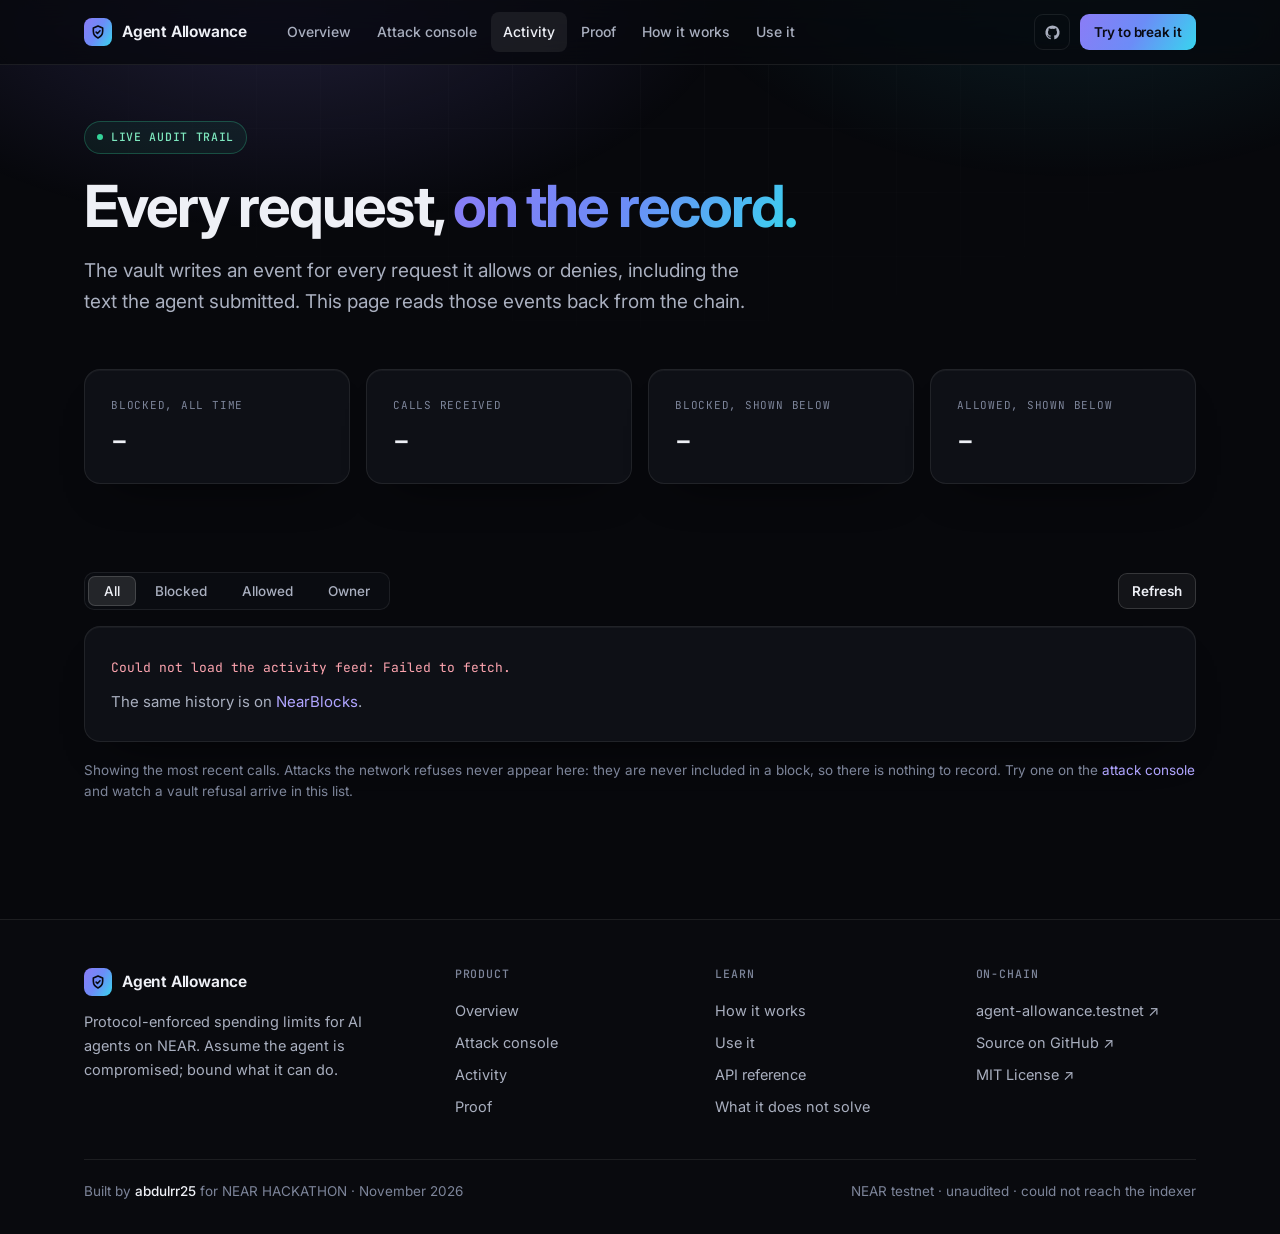
==== web/activity.html @ 08bea7af "Rebuild the site on a new design system, with activity and guide pages Six pages now share one templ" ====
<!doctype html>
<html lang="en"><head>
<meta charset="utf-8"><meta name="viewport" content="width=device-width,initial-scale=1">
<title>Activity — Agent Allowance</title>
<meta name="description" content="Every request the vault has received, newest first, decoded from each transaction's own receipts: who asked, for how much, to whom, and what the vault decided.">
<meta property="og:title" content="Activity — Agent Allowance">
<meta property="og:description" content="Every request the vault has received, newest first, decoded from each transaction's own receipts: who asked, for how much, to whom, and what the vault decided.">
<meta property="og:type" content="website">
<meta name="theme-color" content="#07080c">
<link rel="icon" href="data:image/svg+xml,%3Csvg xmlns='http://www.w3.org/2000/svg' viewBox='0 0 32 32'%3E%3Cdefs%3E%3ClinearGradient id='g' x1='0' y1='0' x2='1' y2='1'%3E%3Cstop offset='0' stop-color='%238b7cf6'/%3E%3Cstop offset='1' stop-color='%2338d5ee'/%3E%3C/linearGradient%3E%3C/defs%3E%3Crect width='32' height='32' rx='8' fill='url%28%23g%29'/%3E%3Cg transform='translate%284 4%29' fill='none' stroke='%230a0b14' stroke-width='2.4' stroke-linecap='round' stroke-linejoin='round'%3E%3Cpath d='M12 3l7 3v5c0 4.5-3 8.2-7 10-4-1.8-7-5.5-7-10V6l7-3z'/%3E%3Cpath d='M9.2 12.2l2 2 3.8-4'/%3E%3C/g%3E%3C/svg%3E">
<link rel="preconnect" href="https://fonts.googleapis.com">
<link rel="preconnect" href="https://fonts.gstatic.com" crossorigin>
<link rel="stylesheet" href="https://fonts.googleapis.com/css2?family=Inter:wght@400;500;600;700&amp;family=JetBrains+Mono:wght@400;500;700&amp;display=swap">
<link rel="stylesheet" href="assets/app.css?v=8">
</head><body>
<header class="nav"><div class="nav-in">
  <a class="brand" href="index.html"><span class="mark"><svg viewBox="0 0 24 24" fill="none" stroke="currentColor" stroke-width="2.4" stroke-linecap="round" stroke-linejoin="round" aria-hidden="true"><path d="M12 3l7 3v5c0 4.5-3 8.2-7 10-4-1.8-7-5.5-7-10V6l7-3z"/><path d="M9.2 12.2l2 2 3.8-4"/></svg></span>Agent Allowance</a>
  <nav class="nav-links" id="navlinks" aria-label="Primary">
    <a href="index.html">Overview</a><a href="attack.html">Attack console</a><a href="activity.html">Activity</a><a href="proof.html">Proof</a><a href="flow.html">How it works</a><a href="docs.html">Use it</a>
  </nav>
  <div class="nav-cta">
    <a class="iconlink" href="https://github.com/abdulrr25/Agent_Allowance" target="_blank" rel="noopener" aria-label="Source on GitHub"><svg viewBox="0 0 24 24" fill="currentColor" aria-hidden="true"><path d="M12 2a10 10 0 00-3.16 19.49c.5.09.68-.22.68-.48v-1.7c-2.78.6-3.37-1.34-3.37-1.34-.46-1.16-1.11-1.47-1.11-1.47-.91-.62.07-.6.07-.6 1 .07 1.53 1.03 1.53 1.03.9 1.52 2.34 1.08 2.91.83.09-.65.35-1.09.63-1.34-2.22-.25-4.56-1.11-4.56-4.94 0-1.09.39-1.98 1.03-2.68-.1-.25-.45-1.27.1-2.64 0 0 .84-.27 2.75 1.02a9.6 9.6 0 015 0c1.91-1.29 2.75-1.02 2.75-1.02.55 1.37.2 2.39.1 2.64.64.7 1.03 1.59 1.03 2.68 0 3.84-2.34 4.68-4.57 4.93.36.31.68.92.68 1.85v2.74c0 .27.18.58.69.48A10 10 0 0012 2z"/></svg></a>
    <a class="btn sm" href="attack.html">Try to break it</a>
    <button class="menu" id="navmenu" type="button" aria-expanded="false" aria-controls="navlinks" aria-label="Menu"><svg viewBox="0 0 24 24" fill="none" stroke="currentColor" stroke-width="2" stroke-linecap="round" stroke-linejoin="round" aria-hidden="true"><path d="M4 7h16M4 12h16M4 17h16"/></svg></button>
  </div>
</div></header>

<main id="main"><div class="shell">
  <div class="hero tight">
    <span class="badge live"><span class="dot"></span>Live audit trail</span>
    <h1>Every request, <span class="grad">on the record.</span></h1>
    <p class="lede">The vault writes an event for every request it allows or denies, including
      the text the agent submitted. This page reads those events back from the chain.</p>
  </div>
  <section>
    <div class="grid g4" id="counts">
      <div class="glass pad stat"><div class="label">Blocked, all time</div><div class="val" id="c-denied">–</div></div>
      <div class="glass pad stat"><div class="label">Calls received</div><div class="val" id="c-total">–</div></div>
      <div class="glass pad stat"><div class="label">Blocked, shown below</div><div class="val" id="c-d">–</div></div>
      <div class="glass pad stat"><div class="label">Allowed, shown below</div><div class="val" id="c-a">–</div></div>
    </div>
  </section>
  <section>
    <div class="toolbar">
      <div class="seg" id="filter" role="group" aria-label="Filter">
        <button type="button" data-f="all" class="sel">All</button>
        <button type="button" data-f="d">Blocked</button>
        <button type="button" data-f="a">Allowed</button>
        <button type="button" data-f="n">Owner</button>
      </div>
      <button class="btn ghost sm" id="refresh" type="button">Refresh</button>
    </div>
    <div class="feed" id="feed" aria-live="polite">
      <div class="glass pad"><div class="skel" style="height:54px"></div></div>
      <div class="glass pad"><div class="skel" style="height:54px"></div></div>
      <div class="glass pad"><div class="skel" style="height:54px"></div></div>
    </div>
    <p class="small" style="margin-top:18px">Showing the most recent calls. Attacks the network
      refuses never appear here: they are never included in a block, so there is nothing to
      record. Try one on the <a href="attack.html">attack console</a> and watch a vault refusal
      arrive in this list.</p>
  </section>
</div></main>
<footer><div class="shell">
  <div class="foot">
    <div>
      <a class="brand" href="index.html"><span class="mark"><svg viewBox="0 0 24 24" fill="none" stroke="currentColor" stroke-width="2.4" stroke-linecap="round" stroke-linejoin="round" aria-hidden="true"><path d="M12 3l7 3v5c0 4.5-3 8.2-7 10-4-1.8-7-5.5-7-10V6l7-3z"/><path d="M9.2 12.2l2 2 3.8-4"/></svg></span>Agent Allowance</a>
      <p class="blurb">Protocol-enforced spending limits for AI agents on NEAR. Assume the agent
      is compromised; bound what it can do.</p>
    </div>
    <div><h4>Product</h4>
      <a href="index.html">Overview</a><a href="attack.html">Attack console</a>
      <a href="activity.html">Activity</a><a href="proof.html">Proof</a></div>
    <div><h4>Learn</h4>
      <a href="flow.html">How it works</a><a href="docs.html">Use it</a>
      <a href="docs.html#api">API reference</a><a href="docs.html#limits">What it does not solve</a></div>
    <div><h4>On-chain</h4>
      <a href="https://testnet.nearblocks.io/address/agent-allowance.testnet" target="_blank" rel="noopener">agent-allowance.testnet ↗</a>
      <a href="https://github.com/abdulrr25/Agent_Allowance" target="_blank" rel="noopener">Source on GitHub ↗</a>
      <a href="https://github.com/abdulrr25/Agent_Allowance/blob/main/LICENSE" target="_blank" rel="noopener">MIT License ↗</a></div>
  </div>
  <div class="legal">
    <span class="by">Built by <a href="https://github.com/abdulrr25" target="_blank" rel="noopener">abdulrr25</a>
      for NEAR HACKATHON · November 2026</span>
    <span>NEAR testnet · unaudited · <span id="updated">reading chain…</span></span>
  </div>
</div></footer>
<script src="assets/app.js?v=5"></script>
<script>
let rows = [], filter = "all";
const feed = document.getElementById("feed");
function paint() {
  feed.innerHTML = renderActivity(rows, filter);
  document.getElementById("c-d").textContent = rows.filter(r => r.kind === "d").length;
  document.getElementById("c-a").textContent = rows.filter(r => r.kind === "a").length;
}
async function refresh() {
  const btn = document.getElementById("refresh");
  btn.disabled = true;
  try {
    const [act, dash] = await Promise.all([loadActivity(40), view("dashboard")]);
    rows = act.rows;
    document.getElementById("c-total").textContent = act.total;
    document.getElementById("c-denied").textContent = dash.total_denied;
    paint(); stamp();
  } catch (e) {
    if (!rows.length) feed.innerHTML =
      `<div class="glass pad"><span class="err">Could not load the activity feed: ${esc(e.message)}.</span>
       <p class="muted" style="margin-top:10px">The same history is on
       <a target="_blank" rel="noopener" href="https://testnet.nearblocks.io/address/agent-allowance.testnet">NearBlocks</a>.</p></div>`;
    stamp("could not reach the indexer");
  } finally { btn.disabled = false; }
}
document.getElementById("filter").onclick = e => {
  const b = e.target.closest("button[data-f]"); if (!b) return;
  filter = b.dataset.f;
  [...document.querySelectorAll("#filter button")].forEach(x => x.classList.toggle("sel", x === b));
  paint();
};
document.getElementById("refresh").onclick = refresh;
refresh(); setInterval(refresh, 30000);
</script>
</body></html>
---- web/assets/app.css ----
/* ===========================================================
   Agent Allowance — design system

   One accent pair carries meaning everywhere: violet is the
   protocol gate, cyan is the contract gate, and the brand
   gradient is those two in that order. Green and red are
   reserved for verdicts. Amber marks the published key.
   =========================================================== */
:root{
  --bg:#07080c; --surface:#0e1016; --surface-2:#13161e; --inset:#0a0c11;
  --line:rgba(255,255,255,.08); --line-2:rgba(255,255,255,.15);
  --text:#eef0f6; --dim:#a9afbf; --faint:#7d859a;
  --violet:#8b7cf6; --violet-2:#b0a5ff; --cyan:#38d5ee; --cyan-2:#86e6f6;
  --allow:#34d399; --allow-2:#7ee8bf; --deny:#fb7185; --deny-2:#fda4af; --warn:#fbbf24;
  --grad:linear-gradient(120deg,#8b7cf6 0%,#6c8cf7 50%,#38d5ee 100%);
  --sans:"Inter",-apple-system,BlinkMacSystemFont,"Segoe UI",Roboto,"Helvetica Neue",sans-serif;
  --mono:"JetBrains Mono",ui-monospace,"SF Mono",SFMono-Regular,Menlo,Consolas,monospace;
  --r:16px; --rs:10px; --w:1160px;
  --card-shadow:inset 0 1px 0 rgba(255,255,255,.045),0 24px 48px -32px rgba(0,0,0,.9);
}
*,*::before,*::after{box-sizing:border-box}
html{-webkit-text-size-adjust:100%;scroll-behavior:smooth;scroll-padding-top:84px}
body{margin:0;background:var(--bg);color:var(--text);font:16px/1.65 var(--sans);
  -webkit-font-smoothing:antialiased;-moz-osx-font-smoothing:grayscale;
  overflow-x:hidden;min-height:100vh;display:flex;flex-direction:column}
main{flex:1}
body::before{content:"";position:fixed;inset:0 0 auto 0;height:720px;z-index:-2;
  pointer-events:none;
  background:
    radial-gradient(680px 380px at 22% -4%,rgba(139,124,246,.20),transparent 68%),
    radial-gradient(620px 360px at 84% -8%,rgba(56,213,238,.12),transparent 66%)}
body::after{content:"";position:fixed;inset:0;z-index:-1;pointer-events:none;
  background-image:linear-gradient(rgba(255,255,255,.022) 1px,transparent 1px),
                   linear-gradient(90deg,rgba(255,255,255,.022) 1px,transparent 1px);
  background-size:64px 64px;
  mask-image:radial-gradient(1000px 560px at 50% 0%,#000,transparent 78%);
  -webkit-mask-image:radial-gradient(1000px 560px at 50% 0%,#000,transparent 78%)}
::selection{background:rgba(139,124,246,.38);color:#fff}
a{color:var(--violet-2);text-decoration:none}
a:hover{text-decoration:underline;text-underline-offset:3px}
:focus-visible{outline:2px solid var(--violet-2);outline-offset:2px;border-radius:6px}
button{font-family:inherit}
img,svg{max-width:100%}
[hidden]{display:none!important}
.shell{width:100%;max-width:var(--w);margin:0 auto;padding:0 24px}
.sr{position:absolute;width:1px;height:1px;overflow:hidden;clip:rect(0 0 0 0);white-space:nowrap}

/* ---------- navigation ---------- */
.nav{position:sticky;top:0;z-index:50;background:rgba(7,8,12,.78);
  backdrop-filter:saturate(160%) blur(16px);-webkit-backdrop-filter:saturate(160%) blur(16px);
  border-bottom:1px solid var(--line)}
.nav-in{max-width:var(--w);margin:0 auto;padding:0 24px;height:64px;display:flex;
  align-items:center;gap:28px}
.brand{display:flex;align-items:center;gap:10px;font-weight:650;font-size:15.5px;
  letter-spacing:-.2px;color:var(--text);white-space:nowrap}
.brand:hover{text-decoration:none}
.mark{width:28px;height:28px;border-radius:8px;background:var(--grad);display:grid;
  place-items:center;color:#090a12;flex:none}
.mark svg{width:16px;height:16px;display:block}
.nav-links{display:flex;gap:2px;margin-right:auto}
.nav-links a{padding:8px 12px;border-radius:8px;font-size:14px;color:var(--dim);
  font-weight:500;transition:color .15s,background .15s;white-space:nowrap}
.nav-links a:hover{color:var(--text);background:rgba(255,255,255,.05);text-decoration:none}
.nav-links a.on{color:var(--text);background:rgba(255,255,255,.07)}
.nav-cta{display:flex;align-items:center;gap:10px;margin-left:auto}
.iconlink{width:36px;height:36px;display:grid;place-items:center;border-radius:9px;
  color:var(--dim);border:1px solid var(--line);transition:.15s}
.iconlink:hover{color:var(--text);border-color:var(--line-2)}
.iconlink svg{width:17px;height:17px}
.menu{display:none;width:36px;height:36px;border-radius:9px;background:none;
  border:1px solid var(--line);color:var(--text);cursor:pointer;place-items:center}
.menu svg{width:18px;height:18px}

/* ---------- type ---------- */
h1,h2,h3,h4{margin:0;font-weight:700;letter-spacing:-.025em;line-height:1.12;text-wrap:balance}
h1{font-size:clamp(36px,5.2vw,58px);letter-spacing:-.035em;line-height:1.04}
h2{font-size:clamp(26px,3.2vw,36px)}
h3{font-size:18px;letter-spacing:-.015em;line-height:1.3}
p{margin:0}
.nb{white-space:nowrap}
.grad{background:var(--grad);-webkit-background-clip:text;background-clip:text;color:transparent}
.lede{text-wrap:pretty;color:var(--dim);font-size:clamp(16.5px,1.6vw,19px);line-height:1.6;max-width:56ch}
.muted{color:var(--dim);font-size:15px;line-height:1.7}
.small{font-size:13.5px;color:var(--faint);line-height:1.6}
.eyebrow{font-family:var(--mono);font-size:12px;font-weight:500;letter-spacing:.08em;
  text-transform:uppercase;color:var(--violet-2);margin-bottom:14px;display:block}
.sec{font-family:var(--mono);font-size:11.5px;letter-spacing:.09em;text-transform:uppercase;
  color:var(--faint);font-weight:500;margin:0 0 16px;display:flex;align-items:center;gap:12px}
.sec::after{content:"";flex:1;height:1px;background:linear-gradient(90deg,var(--line),transparent)}
code,kbd{font-family:var(--mono);font-size:.86em;background:rgba(255,255,255,.06);
  border:1px solid var(--line);padding:1px 6px;border-radius:6px;color:var(--violet-2)}

/* ---------- sections ---------- */
section{padding:44px 0}
.section-lg{padding:72px 0}
.head{max-width:720px;margin-bottom:36px}
.head h2+p{margin-top:14px}
.head.center{margin-left:auto;margin-right:auto;text-align:center}
.head.center .lede{margin-left:auto;margin-right:auto}
.hero{padding:76px 0 40px}
.hero.tight{padding:56px 0 8px}
.hero h1+.lede{margin-top:20px}
.hero-grid{display:grid;grid-template-columns:minmax(0,1.02fr) minmax(0,.98fr);gap:56px;
  align-items:center}
.band{border-top:1px solid var(--line);border-bottom:1px solid var(--line);
  background:linear-gradient(180deg,rgba(255,255,255,.018),transparent)}

/* ---------- badges, pills, tags ---------- */
.badge{display:inline-flex;align-items:center;gap:8px;font-family:var(--mono);
  font-size:11.5px;letter-spacing:.06em;text-transform:uppercase;font-weight:500;
  padding:6px 12px;border-radius:999px;background:rgba(255,255,255,.04);
  border:1px solid var(--line);color:var(--dim);margin-bottom:22px}
.badge.live{color:var(--allow-2);border-color:rgba(52,211,153,.28);background:rgba(52,211,153,.07)}
.dot{width:6px;height:6px;border-radius:50%;background:var(--allow);
  box-shadow:0 0 0 0 rgba(52,211,153,.6);animation:pulse 2.4s infinite}
@keyframes pulse{70%{box-shadow:0 0 0 7px rgba(52,211,153,0)}100%{box-shadow:0 0 0 0 rgba(52,211,153,0)}}
.pill,.tag{display:inline-flex;align-items:center;font-family:var(--mono);font-size:11px;
  font-weight:500;letter-spacing:.05em;text-transform:uppercase;padding:4px 10px;
  border-radius:999px;white-space:nowrap}
.pill.ok,.tag.a{background:rgba(52,211,153,.12);color:var(--allow-2);
  box-shadow:inset 0 0 0 1px rgba(52,211,153,.24)}
.pill.no,.tag.d{background:rgba(251,113,133,.12);color:var(--deny-2);
  box-shadow:inset 0 0 0 1px rgba(251,113,133,.26)}
.tag.n{background:rgba(255,255,255,.06);color:var(--dim);box-shadow:inset 0 0 0 1px var(--line)}
.chips{display:flex;gap:8px;flex-wrap:wrap;margin-top:28px}
.chip{font-size:13px;color:var(--dim);background:rgba(255,255,255,.035);
  border:1px solid var(--line);padding:6px 12px;border-radius:999px}
.chip b{color:var(--text);font-weight:600}

/* ---------- surfaces ---------- */
.glass,.card{background:var(--surface);border:1px solid var(--line);border-radius:var(--r);
  box-shadow:var(--card-shadow);transition:border-color .2s}
.glass:hover,.card:hover{border-color:var(--line-2)}
.pad{padding:26px}
.grid{display:grid;gap:16px}
.g2{grid-template-columns:repeat(2,minmax(0,1fr))}
.g3{grid-template-columns:repeat(3,minmax(0,1fr))}
.g4{grid-template-columns:repeat(4,minmax(0,1fr))}
.card h3+p,.glass h3+p,.glass h2+p{margin-top:10px}
.ico{width:38px;height:38px;border-radius:10px;display:grid;place-items:center;
  margin-bottom:18px;background:rgba(139,124,246,.12);color:var(--violet-2);
  box-shadow:inset 0 0 0 1px rgba(139,124,246,.24)}
.ico.c{background:rgba(56,213,238,.1);color:var(--cyan-2);box-shadow:inset 0 0 0 1px rgba(56,213,238,.22)}
.ico svg{width:19px;height:19px}

.stat .label{font-family:var(--mono);font-size:11px;letter-spacing:.07em;
  text-transform:uppercase;color:var(--faint);margin-bottom:12px}
.stat .val{font-family:var(--mono);font-size:28px;font-weight:500;letter-spacing:-.04em;line-height:1.1}
.stat .val .u{font-size:13px;color:var(--faint);margin-left:6px;letter-spacing:0}
.stat .val.sm{font-size:15px;letter-spacing:0}
.skel{height:30px;border-radius:8px;
  background:linear-gradient(90deg,rgba(255,255,255,.04),rgba(255,255,255,.09),rgba(255,255,255,.04));
  background-size:200% 100%;animation:sh 1.4s infinite}
@keyframes sh{0%{background-position:200% 0}100%{background-position:-200% 0}}

/* ---------- buttons ---------- */
.btn{display:inline-flex;align-items:center;justify-content:center;gap:8px;height:46px;
  padding:0 20px;border-radius:11px;border:0;cursor:pointer;font-size:15px;font-weight:600;
  letter-spacing:-.005em;text-decoration:none;white-space:nowrap;
  background:var(--grad);color:#0a0b14;transition:transform .15s,box-shadow .15s,filter .15s;
  box-shadow:0 10px 28px -14px rgba(139,124,246,.9)}
.btn svg{width:16px;height:16px;flex:none}
.btn:hover{transform:translateY(-1px);text-decoration:none;filter:brightness(1.07)}
.btn:active{transform:translateY(0)}
.btn.sm{height:36px;padding:0 14px;font-size:13.5px;border-radius:9px;box-shadow:none}
.btn.ghost{background:rgba(255,255,255,.05);color:var(--text);box-shadow:inset 0 0 0 1px var(--line-2)}
.btn.ghost:hover{background:rgba(255,255,255,.09);filter:none}
.btn.danger{background:linear-gradient(120deg,#f43f5e,#fb7185);color:#19040a;
  box-shadow:0 10px 28px -14px rgba(244,63,94,.9)}
.btn.good{background:linear-gradient(120deg,#10b981,#34d399);color:#02150f;
  box-shadow:0 10px 28px -14px rgba(16,185,129,.9)}
.btn:disabled{opacity:.45;cursor:not-allowed;transform:none;box-shadow:none;filter:none}
.btn-row{display:flex;gap:12px;flex-wrap:wrap}
.hero .btn-row{margin-top:32px}

/* ---------- forms ---------- */
label{display:block;font-size:13px;color:var(--dim);margin:0 0 8px;font-weight:500}
input,textarea,select{width:100%;background:var(--inset);color:var(--text);
  border:1px solid var(--line);border-radius:var(--rs);padding:11px 13px;
  font-family:var(--mono);font-size:13.5px;resize:vertical;transition:.15s}
input:focus,textarea:focus,select:focus{outline:none;border-color:rgba(139,124,246,.7);
  box-shadow:0 0 0 3px rgba(139,124,246,.16)}
.field{margin-bottom:16px}
.two{display:grid;grid-template-columns:minmax(0,1fr) minmax(0,1fr);gap:14px}
.seg{display:inline-flex;background:var(--inset);border:1px solid var(--line);
  border-radius:var(--rs);padding:3px;gap:3px;margin-bottom:18px}
.seg button{background:none;border:0;color:var(--dim);font-size:13.5px;font-weight:500;
  padding:7px 16px;border-radius:7px;cursor:pointer;transition:.15s}
.seg button:hover{color:var(--text)}
.seg button.sel{background:rgba(255,255,255,.1);color:var(--text);
  box-shadow:inset 0 0 0 1px var(--line-2)}

/* ---------- code, events, terminals ---------- */
.ev,.term,pre.code{font-family:var(--mono);font-size:12.5px;line-height:1.85;
  background:var(--inset);border:1px solid var(--line);border-radius:12px;padding:16px 18px;
  color:var(--dim);margin:0}
.ev{white-space:pre-wrap;overflow-wrap:anywhere;margin-top:14px}
.term,pre.code{white-space:pre;overflow-x:auto}
.ev .k,.term .k{color:var(--violet-2)}
.ev .deny{color:var(--deny-2);font-weight:500}
.ev .allow{color:var(--allow-2);font-weight:500}
.ev .memo{color:var(--warn)}
.term .p{color:var(--allow-2)}.term .c{color:var(--text)}
.term .l1{color:var(--violet-2)}.term .l2{color:var(--cyan-2)}
.codewrap{position:relative}
.codewrap .copy{position:absolute;top:10px;right:10px}
.copy{background:rgba(255,255,255,.06);border:1px solid var(--line);color:var(--dim);
  font-size:11.5px;font-family:var(--mono);padding:5px 10px;border-radius:7px;cursor:pointer;
  transition:.15s}
.copy:hover{color:var(--text);border-color:var(--line-2)}
.verdict{display:inline-block;padding:5px 12px;border-radius:8px;font-size:12px;
  font-weight:500;letter-spacing:.08em;margin-bottom:12px;font-family:var(--mono)}
.verdict.d{background:rgba(251,113,133,.14);color:var(--deny-2);box-shadow:inset 0 0 0 1px rgba(251,113,133,.3)}
.verdict.a{background:rgba(52,211,153,.14);color:var(--allow-2);box-shadow:inset 0 0 0 1px rgba(52,211,153,.3)}
.spin{display:inline-block;width:11px;height:11px;border:2px solid var(--line-2);
  border-top-color:var(--violet-2);border-radius:50%;animation:spin .7s linear infinite;
  margin-right:8px;vertical-align:-1px}
@keyframes spin{to{transform:rotate(360deg)}}
.err{color:var(--deny-2);font-family:var(--mono);font-size:13px}

/* ---------- the published key ---------- */
.keybox{position:relative;font-family:var(--mono);font-size:12.5px;line-height:1.95;
  background:rgba(251,191,36,.05);border:1px dashed rgba(251,191,36,.36);border-radius:12px;
  padding:16px 18px;color:var(--warn);word-break:break-all;margin-bottom:26px}
.keybox .kk{color:var(--faint);display:inline-block;min-width:96px}
.keybox .why{color:var(--dim);display:block;margin-top:12px;line-height:1.65;
  font-family:var(--sans);font-size:13.5px;word-break:normal;overflow-wrap:break-word}
.keybox .copy{position:absolute;top:12px;right:12px;background:rgba(251,191,36,.12);
  border-color:rgba(251,191,36,.34);color:var(--warn)}

/* ---------- policy rows ---------- */
.rows{display:grid;gap:10px}
.row{display:flex;justify-content:space-between;gap:16px;font-size:14px;flex-wrap:wrap}
.row .k{color:var(--dim)}
.row .v{font-family:var(--mono);font-size:13px;color:var(--text);overflow-wrap:anywhere;text-align:right}
.row .v .u{color:var(--faint)}
.bar{height:6px;background:rgba(255,255,255,.06);border-radius:4px;overflow:hidden;margin-top:14px}
.bar i{display:block;height:100%;background:var(--grad);border-radius:4px;
  transition:width .55s cubic-bezier(.4,0,.2,1)}
.asset+.asset{border-top:1px solid var(--line);padding-top:20px;margin-top:20px}
.aname{font-family:var(--mono);font-size:13px;font-weight:500;margin-bottom:14px;
  display:flex;justify-content:space-between;gap:12px;flex-wrap:wrap}
.counts .ok{color:var(--allow-2)}.counts .no{color:var(--deny-2)}
.aid{font-family:var(--mono);font-size:14px;font-weight:500;overflow-wrap:anywhere;
  margin-bottom:8px;color:var(--text)}
#agents{display:grid;gap:16px;grid-template-columns:repeat(2,minmax(0,1fr))}

/* ---------- pipeline: key -> network -> vault -> money ---------- */
.pipe{display:grid;grid-template-columns:1fr 24px 1fr 24px 1fr 24px 1fr;align-items:stretch}
.link{align-self:center;height:1px;background:var(--line-2)}
.node{position:relative;border:1px solid var(--line);border-radius:12px;
  padding:14px 15px 13px;background:var(--inset);min-width:0;
  transition:border-color .25s,background .25s,opacity .25s}
.node .nk{font-family:var(--mono);font-size:10.5px;letter-spacing:.07em;
  text-transform:uppercase;color:var(--faint)}
.node .nt{font-weight:600;font-size:15px;margin-top:5px;letter-spacing:-.01em}
.node .nn{font-size:12.5px;color:var(--dim);margin-top:7px;line-height:1.5;min-height:3em;
  overflow-wrap:anywhere}
.node.net .nk{color:var(--violet-2)}.node.vault .nk{color:var(--cyan-2)}
.node .mk{position:absolute;top:11px;right:12px;width:20px;height:20px;border-radius:50%;
  display:grid;place-items:center;font-size:11px;font-weight:700;font-family:var(--mono)}
.node.run{border-color:rgba(139,124,246,.7);animation:nrun 1.1s ease-in-out infinite}
@keyframes nrun{50%{box-shadow:0 0 0 5px rgba(139,124,246,.13)}}
.node.pass{border-color:rgba(52,211,153,.42);background:rgba(52,211,153,.06)}
.node.pass .mk{background:rgba(52,211,153,.18);color:var(--allow-2)}
.node.stop{border-color:rgba(251,113,133,.6);background:rgba(251,113,133,.08)}
.node.stop .mk{background:rgba(251,113,133,.2);color:var(--deny-2)}
.node.stop .nn{color:var(--deny-2)}
.node.skip{opacity:.4}
.node.skip .mk{background:rgba(255,255,255,.07);color:var(--faint)}
.pipe.static .node.net{border-color:rgba(139,124,246,.4);background:rgba(139,124,246,.07)}
.pipe.static .node.vault{border-color:rgba(56,213,238,.32);background:rgba(56,213,238,.055)}
.pipe.static .node .nn{min-height:4.5em}

/* ---------- attack console ---------- */
.atk{display:grid;grid-template-columns:repeat(auto-fill,minmax(232px,1fr));gap:10px}
.atk button{text-align:left;background:var(--inset);border:1px solid var(--line);
  border-radius:12px;padding:14px 15px;color:var(--text);cursor:pointer;
  transition:border-color .15s,background .15s,box-shadow .15s}
.atk button:hover{border-color:var(--line-2);background:rgba(255,255,255,.03)}
.atk button.sel{border-color:rgba(139,124,246,.75);background:rgba(139,124,246,.08);
  box-shadow:0 0 0 3px rgba(139,124,246,.13)}
.atk .lt{font-family:var(--mono);font-size:10.5px;letter-spacing:.06em;text-transform:uppercase}
.atk .l1{color:var(--violet-2)}.atk .l2{color:var(--cyan-2)}.atk .l0{color:var(--allow-2)}
.atk .tt{display:block;font-weight:600;font-size:14.5px;margin:7px 0 4px;letter-spacing:-.01em}
.atk .td{display:block;font-size:13px;color:var(--dim);line-height:1.5}
.sub{font-size:14px;font-weight:600;color:var(--text);margin:30px 0 12px;display:flex;
  align-items:center;gap:10px}
.sub:first-child{margin-top:0}
.sub .n{width:22px;height:22px;border-radius:50%;display:grid;place-items:center;
  font-family:var(--mono);font-size:11.5px;background:rgba(255,255,255,.08);color:var(--dim);flex:none}
.score{display:grid;grid-template-columns:repeat(4,minmax(0,1fr));gap:10px;margin-top:16px}
.score div{border:1px solid var(--line);border-radius:12px;padding:12px 14px;background:var(--inset)}
.score b{display:block;font-family:var(--mono);font-size:22px;font-weight:500;letter-spacing:-.03em}
.score span{font-size:12.5px;color:var(--faint)}

/* ---------- hero replay window ---------- */
.window{background:var(--surface);border:1px solid var(--line-2);border-radius:16px;
  overflow:hidden;box-shadow:0 40px 80px -40px rgba(0,0,0,.95),0 0 0 1px rgba(255,255,255,.02),
  0 0 80px -30px rgba(139,124,246,.35)}
.wbar{display:flex;align-items:center;gap:7px;padding:12px 14px;border-bottom:1px solid var(--line);
  background:rgba(255,255,255,.025)}
.wbar i{width:10px;height:10px;border-radius:50%;background:rgba(255,255,255,.14)}
.wbar span{margin-left:8px;font-family:var(--mono);font-size:11.5px;color:var(--faint)}
.wbody{padding:18px}
.wline{font-family:var(--mono);font-size:12.5px;line-height:1.7;color:var(--dim);
  min-height:4.3em;overflow-wrap:anywhere}
.wline .who{color:var(--faint)}
.wline .txt{color:var(--warn)}
.caret{display:inline-block;width:7px;height:14px;background:var(--warn);vertical-align:-2px;
  animation:blink 1s steps(2) infinite}
@keyframes blink{50%{opacity:0}}
.wsteps{display:grid;gap:8px;margin-top:14px}
.wstep{display:flex;align-items:center;gap:11px;border:1px solid var(--line);border-radius:10px;
  padding:10px 12px;background:var(--inset);font-size:13.5px;transition:.25s}
.wstep .wm{width:20px;height:20px;border-radius:50%;display:grid;place-items:center;flex:none;
  font-family:var(--mono);font-size:11px;font-weight:700;background:rgba(255,255,255,.07);
  color:var(--faint)}
.wstep .wt{font-weight:500}
.wstep .wn{margin-left:auto;font-family:var(--mono);font-size:11.5px;color:var(--faint);
  text-align:right;overflow-wrap:anywhere}
.wstep.pass{border-color:rgba(52,211,153,.36)}
.wstep.pass .wm{background:rgba(52,211,153,.18);color:var(--allow-2)}
.wstep.stop{border-color:rgba(251,113,133,.55);background:rgba(251,113,133,.07)}
.wstep.stop .wm{background:rgba(251,113,133,.2);color:var(--deny-2)}
.wstep.stop .wn{color:var(--deny-2)}
.wstep.skip{opacity:.4}
.wfoot{display:flex;justify-content:space-between;align-items:center;gap:12px;margin-top:14px;
  font-size:12.5px;color:var(--faint);flex-wrap:wrap}
.wfoot a{font-family:var(--mono);font-size:12px}

/* ---------- tables ---------- */
.tablewrap{overflow-x:auto;border:1px solid var(--line);border-radius:var(--r);
  background:var(--surface);box-shadow:var(--card-shadow)}
table{border-collapse:collapse;width:100%;min-width:640px;font-size:14.5px}
th,td{text-align:left;padding:14px 18px;border-bottom:1px solid var(--line);vertical-align:top}
th{font-family:var(--mono);font-size:11.5px;letter-spacing:.06em;text-transform:uppercase;
  color:var(--faint);font-weight:500;background:rgba(255,255,255,.02)}
tr:last-child td{border-bottom:0}
td{color:var(--dim)}
td:first-child{color:var(--text);font-weight:500}
tr.us td{background:rgba(139,124,246,.07)}
.yes{color:var(--allow-2)}.nope{color:var(--deny-2)}.part{color:var(--warn)}

/* ---------- activity feed ---------- */
.toolbar{display:flex;justify-content:space-between;align-items:center;gap:12px;
  flex-wrap:wrap;margin-bottom:16px}
.toolbar .seg{margin:0}
.feed{display:grid;gap:10px}
.item{display:grid;grid-template-columns:92px minmax(0,1fr) auto;gap:16px;align-items:start;
  background:var(--surface);border:1px solid var(--line);border-radius:14px;padding:16px 18px}
.item:hover{border-color:var(--line-2)}
.item .what{font-size:14.5px;line-height:1.55;overflow-wrap:anywhere}
.item .what b{font-weight:600}
.item .meta{font-family:var(--mono);font-size:12px;color:var(--faint);margin-top:6px;
  overflow-wrap:anywhere}
.item .quote{font-family:var(--mono);font-size:12.5px;color:var(--warn);margin-top:8px;
  overflow-wrap:anywhere}
.item .when{font-size:12.5px;color:var(--faint);text-align:right;white-space:nowrap}
.item .when a{display:block;font-family:var(--mono);font-size:12px;margin-top:4px}

/* ---------- docs ---------- */
.docs{display:grid;grid-template-columns:200px minmax(0,1fr);gap:56px;align-items:start}
.doc,.grid>*,.docs>*{min-width:0}
.toc{position:sticky;top:92px;display:grid;gap:2px}
.toc a{padding:7px 12px;border-radius:8px;font-size:14px;color:var(--dim);
  border-left:2px solid transparent}
.toc a:hover{color:var(--text);text-decoration:none;background:rgba(255,255,255,.04)}
.doc section{padding:0 0 56px}
.doc h2{font-size:26px;margin-bottom:12px}
.doc h3{margin:28px 0 10px}
.doc p{color:var(--dim);font-size:15.5px;line-height:1.75;margin-bottom:14px;max-width:72ch}
.doc ul{color:var(--dim);font-size:15.5px;line-height:1.75;padding-left:20px;margin:0 0 14px;max-width:72ch}
.doc li{margin-bottom:6px}
.doc li b,.doc p b{color:var(--text);font-weight:600}
.doc .codewrap{margin-bottom:16px}
.stepno{font-family:var(--mono);font-size:12px;color:var(--faint);margin:20px 0 8px;display:block}
.callout{border:1px solid rgba(56,213,238,.24);background:rgba(56,213,238,.05);
  border-radius:12px;padding:14px 16px;font-size:14.5px;color:var(--dim);line-height:1.65;
  margin-bottom:16px}
.callout b{color:var(--cyan-2);font-weight:600}
.callout.w{border-color:rgba(251,191,36,.3);background:rgba(251,191,36,.05)}
.callout.w b{color:var(--warn)}

/* ---------- flow page ---------- */
.flowwrap{overflow-x:auto;padding:8px 0;-webkit-overflow-scrolling:touch}
.flowwrap svg{display:block;min-width:640px;width:100%;height:auto;max-width:820px;margin:0 auto}
.step{display:grid;grid-template-columns:40px 1fr;gap:18px;margin-bottom:30px}
.step:last-of-type{margin-bottom:8px}
.num{width:32px;height:32px;border-radius:9px;background:rgba(139,124,246,.14);
  color:var(--violet-2);display:grid;place-items:center;font-weight:500;font-size:14px;
  font-family:var(--mono);box-shadow:inset 0 0 0 1px rgba(139,124,246,.3)}
.step h3{margin:4px 0 8px}
.eg{margin-top:12px;padding:13px 16px;border-radius:11px;background:rgba(56,213,238,.05);
  border:1px solid rgba(56,213,238,.18);font-size:14.5px;color:var(--dim);line-height:1.7}
.eg b{color:var(--cyan-2);font-weight:600}

/* ---------- call to action ---------- */
.cta{text-align:center;padding:56px 28px;border-radius:20px;border:1px solid var(--line-2);
  background:
    radial-gradient(520px 220px at 50% 0%,rgba(139,124,246,.2),transparent 70%),var(--surface)}
.cta p{margin:14px auto 0}
.cta .btn-row{justify-content:center;margin-top:28px}

/* ---------- footer ---------- */
footer{margin-top:72px;border-top:1px solid var(--line);background:rgba(255,255,255,.012)}
.foot{display:grid;grid-template-columns:1.5fr 1fr 1fr 1fr;gap:40px;padding:48px 0 36px}
.foot h4{font-family:var(--mono);font-size:11.5px;letter-spacing:.08em;text-transform:uppercase;
  color:var(--faint);font-weight:500;margin-bottom:14px}
.foot a{display:block;color:var(--dim);font-size:14.5px;padding:4px 0}
.foot a:hover{color:var(--text);text-decoration:none}
.foot .brand{display:flex;color:var(--text);font-size:15.5px;padding:0}
.foot .blurb{color:var(--dim);font-size:14.5px;line-height:1.65;max-width:34ch;margin-top:14px}
.legal{display:flex;justify-content:space-between;gap:16px;flex-wrap:wrap;
  padding:20px 0 32px;border-top:1px solid var(--line);font-size:13.5px;color:var(--faint)}
.legal a{color:var(--dim)}
.legal .by a{color:var(--text);font-weight:500}

/* ---------- responsive ---------- */
@media(max-width:1000px){
  .hero-grid{grid-template-columns:minmax(0,1fr);gap:40px}
  .g4{grid-template-columns:repeat(2,minmax(0,1fr))}
  .g3{grid-template-columns:repeat(2,minmax(0,1fr))}
  .docs{grid-template-columns:minmax(0,1fr);gap:24px}
  .toc{position:static;display:flex;flex-wrap:wrap;gap:6px}
  .toc a{border:1px solid var(--line);border-radius:999px;padding:5px 12px;font-size:13px}
  .foot{grid-template-columns:1fr 1fr;gap:32px}
}
@media(max-width:900px){
  .menu{display:grid}
  .nav-links{display:none;position:absolute;top:64px;left:0;right:0;flex-direction:column;
    gap:2px;padding:12px 16px 16px;background:rgba(9,10,15,.98);border-bottom:1px solid var(--line)}
  .nav-links.open{display:flex}
  .nav-links a{padding:11px 12px;font-size:15px}
}
@media(max-width:720px){
  .shell{padding:0 18px}
  .nav-in{padding:0 18px;gap:12px}
  section{padding:32px 0}.section-lg{padding:52px 0}
  .hero{padding:48px 0 24px}.hero.tight{padding:36px 0 4px}
  .g2,.g3,#agents{grid-template-columns:minmax(0,1fr)}
  .two{grid-template-columns:minmax(0,1fr)}
  .pipe{grid-template-columns:minmax(0,1fr)}
  .link{width:1px;height:14px;justify-self:center}
  .node .nn,.pipe.static .node .nn{min-height:0}
  .score{grid-template-columns:repeat(2,minmax(0,1fr))}
  .keybox .copy{position:static;display:block;margin:0 0 12px auto}
  .keybox .kk{min-width:0;margin-right:8px}
  .item{grid-template-columns:minmax(0,1fr);gap:10px}
  .item .when{text-align:left}
  .item .when a{display:inline;margin-left:10px}
  .pad{padding:20px}
  .cta{padding:40px 20px}
  .btn{height:44px}
  .nav-cta .btn{display:none}
}
@media(max-width:480px){
  .g4{grid-template-columns:minmax(0,1fr) minmax(0,1fr)}
  .stat .val{font-size:22px}
  .foot{grid-template-columns:1fr 1fr}
  .foot>div:first-child{grid-column:1/-1}
}
@media(prefers-reduced-motion:reduce){*{animation:none!important;transition:none!important}
  html{scroll-behavior:auto}}
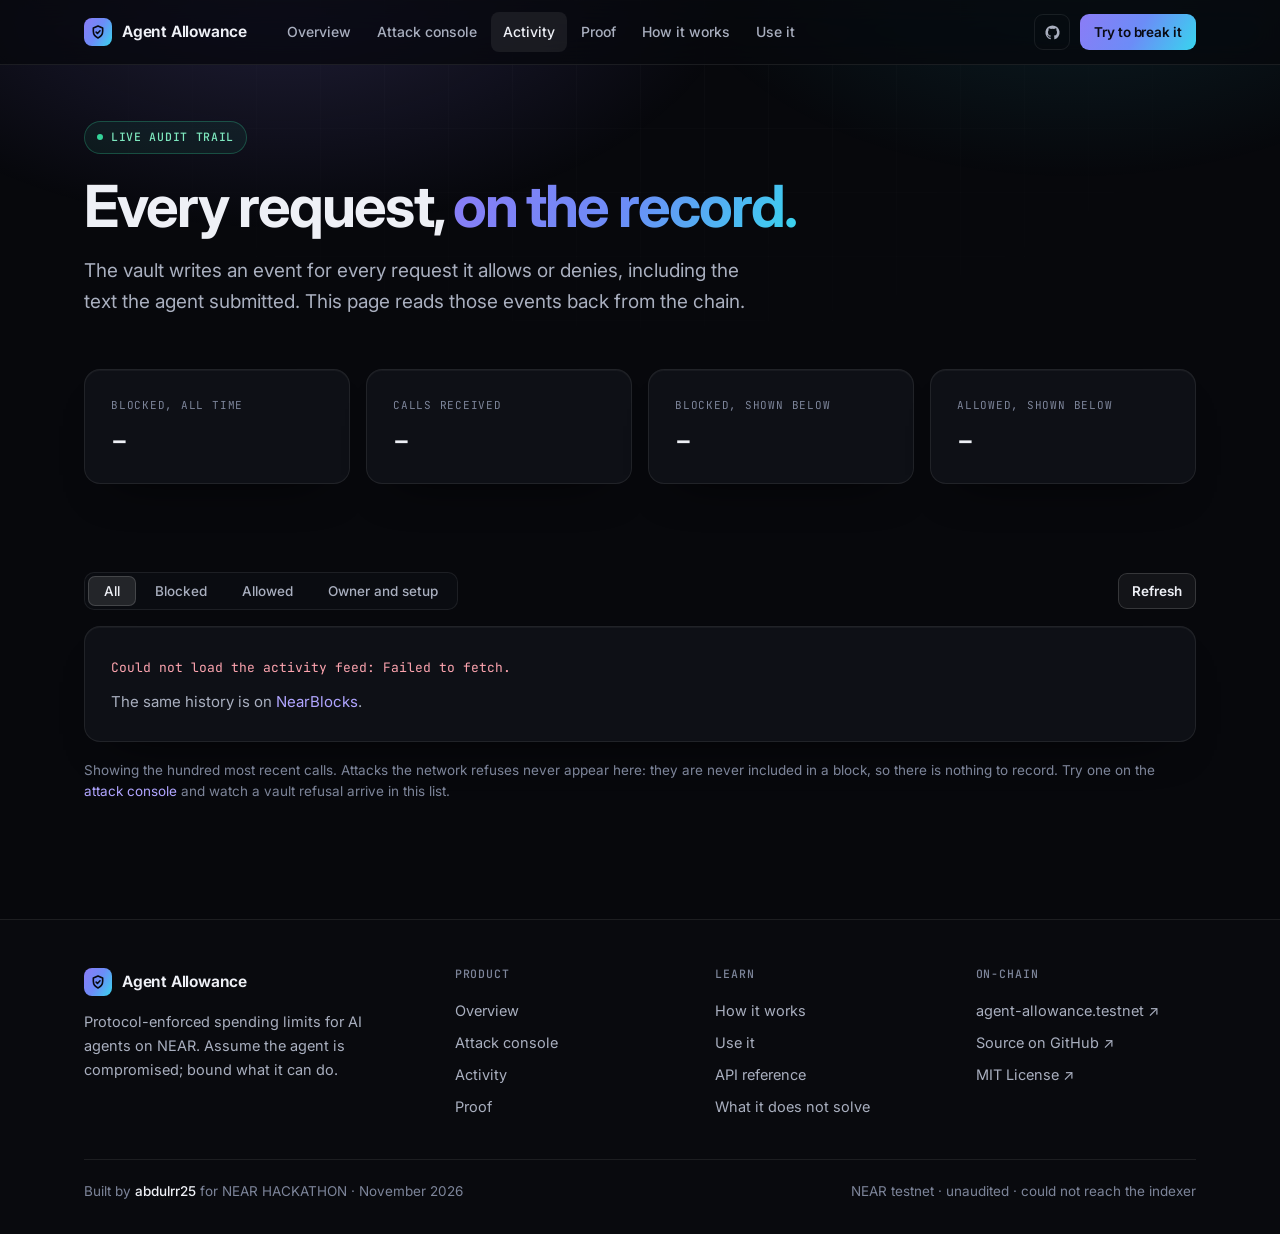
==== commit bdae6f24: "Tighten the activity feed and the attack console The indexer can return a transaction twice, so the " ====
--- a/web/activity.html
+++ b/web/activity.html
@@ -46,7 +46,7 @@
         <button type="button" data-f="all" class="sel">All</button>
         <button type="button" data-f="d">Blocked</button>
         <button type="button" data-f="a">Allowed</button>
-        <button type="button" data-f="n">Owner</button>
+        <button type="button" data-f="n">Owner and setup</button>
       </div>
       <button class="btn ghost sm" id="refresh" type="button">Refresh</button>
     </div>
@@ -55,7 +55,7 @@
       <div class="glass pad"><div class="skel" style="height:54px"></div></div>
       <div class="glass pad"><div class="skel" style="height:54px"></div></div>
     </div>
-    <p class="small" style="margin-top:18px">Showing the most recent calls. Attacks the network
+    <p class="small" style="margin-top:18px">Showing the hundred most recent calls. Attacks the network
       refuses never appear here: they are never included in a block, so there is nothing to
       record. Try one on the <a href="attack.html">attack console</a> and watch a vault refusal
       arrive in this list.</p>
@@ -85,7 +85,7 @@
     <span>NEAR testnet · unaudited · <span id="updated">reading chain…</span></span>
   </div>
 </div></footer>
-<script src="assets/app.js?v=5"></script>
+<script src="assets/app.js?v=7"></script>
 <script>
 let rows = [], filter = "all";
 const feed = document.getElementById("feed");
@@ -98,7 +98,7 @@
   const btn = document.getElementById("refresh");
   btn.disabled = true;
   try {
-    const [act, dash] = await Promise.all([loadActivity(40), view("dashboard")]);
+    const [act, dash] = await Promise.all([loadActivity(100), view("dashboard")]);
     rows = act.rows;
     document.getElementById("c-total").textContent = act.total;
     document.getElementById("c-denied").textContent = dash.total_denied;
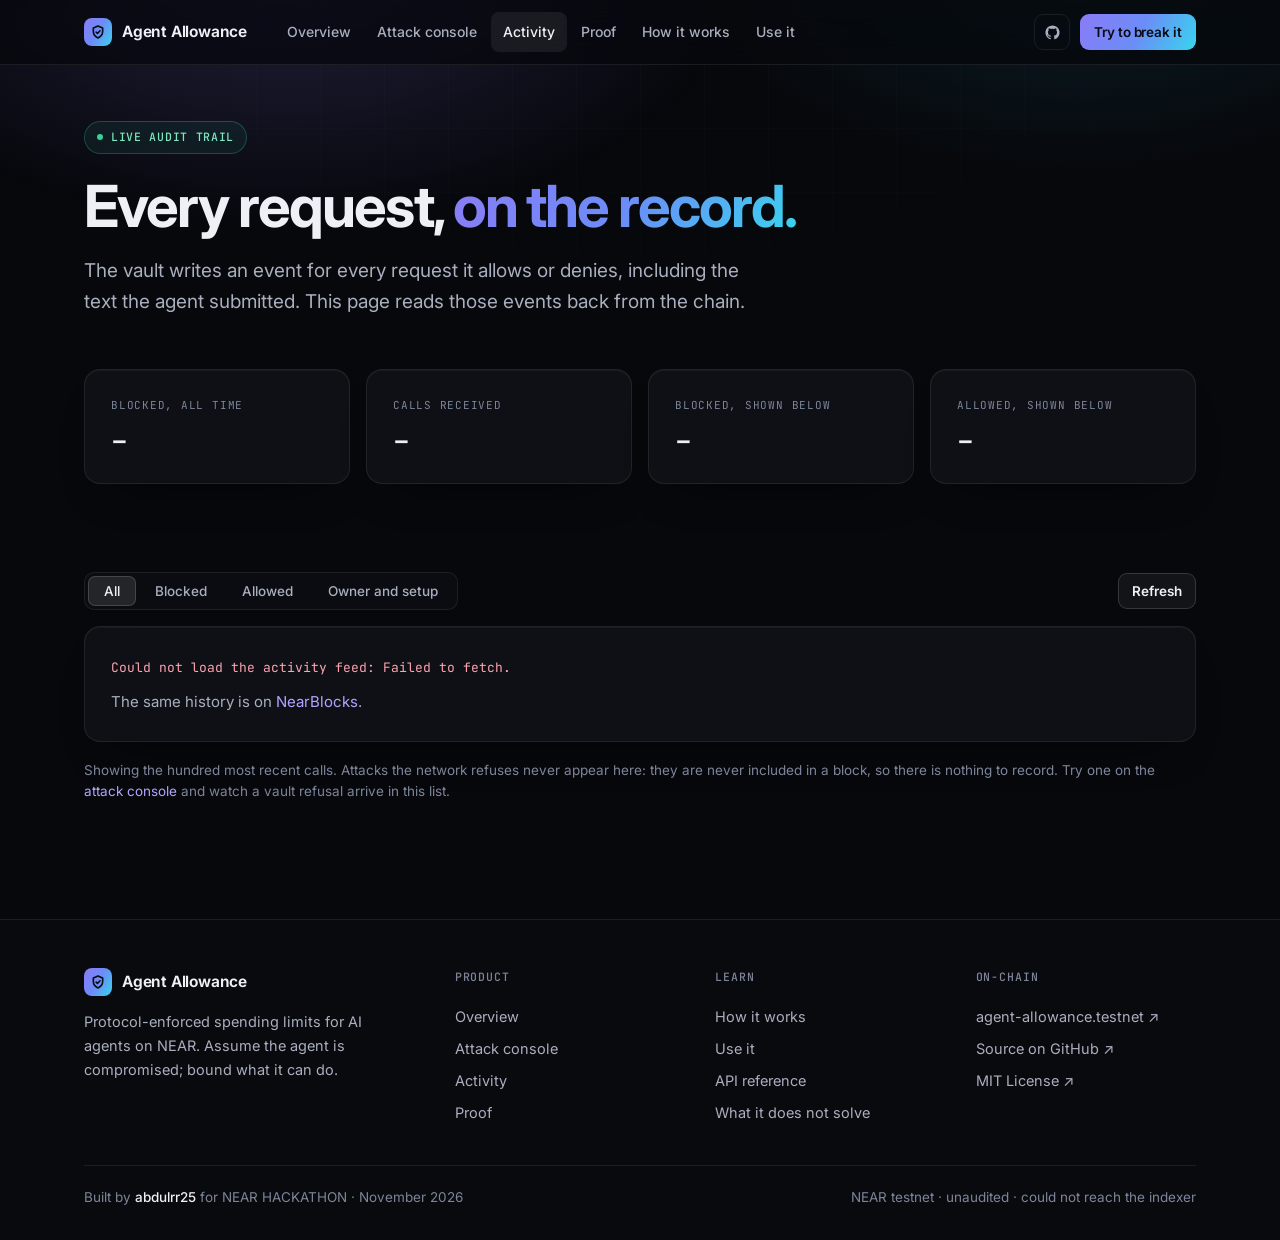
==== commit 0e6878c3: "Keep the last good read on a failed refresh, and fix the heading outline A failed refresh of the liv" ====
--- a/web/activity.html
+++ b/web/activity.html
@@ -11,7 +11,7 @@
 <link rel="preconnect" href="https://fonts.googleapis.com">
 <link rel="preconnect" href="https://fonts.gstatic.com" crossorigin>
 <link rel="stylesheet" href="https://fonts.googleapis.com/css2?family=Inter:wght@400;500;600;700&amp;family=JetBrains+Mono:wght@400;500;700&amp;display=swap">
-<link rel="stylesheet" href="assets/app.css?v=8">
+<link rel="stylesheet" href="assets/app.css?v=9">
 </head><body>
 <header class="nav"><div class="nav-in">
   <a class="brand" href="index.html"><span class="mark"><svg viewBox="0 0 24 24" fill="none" stroke="currentColor" stroke-width="2.4" stroke-linecap="round" stroke-linejoin="round" aria-hidden="true"><path d="M12 3l7 3v5c0 4.5-3 8.2-7 10-4-1.8-7-5.5-7-10V6l7-3z"/><path d="M9.2 12.2l2 2 3.8-4"/></svg></span>Agent Allowance</a>
@@ -33,6 +33,7 @@
       the text the agent submitted. This page reads those events back from the chain.</p>
   </div>
   <section>
+    <h2 class="sr">Totals</h2>
     <div class="grid g4" id="counts">
       <div class="glass pad stat"><div class="label">Blocked, all time</div><div class="val" id="c-denied">–</div></div>
       <div class="glass pad stat"><div class="label">Calls received</div><div class="val" id="c-total">–</div></div>
@@ -41,6 +42,7 @@
     </div>
   </section>
   <section>
+    <h2 class="sr">Recent requests</h2>
     <div class="toolbar">
       <div class="seg" id="filter" role="group" aria-label="Filter">
         <button type="button" data-f="all" class="sel">All</button>
@@ -68,13 +70,13 @@
       <p class="blurb">Protocol-enforced spending limits for AI agents on NEAR. Assume the agent
       is compromised; bound what it can do.</p>
     </div>
-    <div><h4>Product</h4>
+    <div><p class="fh">Product</p>
       <a href="index.html">Overview</a><a href="attack.html">Attack console</a>
       <a href="activity.html">Activity</a><a href="proof.html">Proof</a></div>
-    <div><h4>Learn</h4>
+    <div><p class="fh">Learn</p>
       <a href="flow.html">How it works</a><a href="docs.html">Use it</a>
       <a href="docs.html#api">API reference</a><a href="docs.html#limits">What it does not solve</a></div>
-    <div><h4>On-chain</h4>
+    <div><p class="fh">On-chain</p>
       <a href="https://testnet.nearblocks.io/address/agent-allowance.testnet" target="_blank" rel="noopener">agent-allowance.testnet ↗</a>
       <a href="https://github.com/abdulrr25/Agent_Allowance" target="_blank" rel="noopener">Source on GitHub ↗</a>
       <a href="https://github.com/abdulrr25/Agent_Allowance/blob/main/LICENSE" target="_blank" rel="noopener">MIT License ↗</a></div>
@@ -85,7 +87,7 @@
     <span>NEAR testnet · unaudited · <span id="updated">reading chain…</span></span>
   </div>
 </div></footer>
-<script src="assets/app.js?v=7"></script>
+<script src="assets/app.js?v=8"></script>
 <script>
 let rows = [], filter = "all";
 const feed = document.getElementById("feed");
--- a/web/assets/app.css
+++ b/web/assets/app.css
@@ -405,7 +405,7 @@
 /* ---------- footer ---------- */
 footer{margin-top:72px;border-top:1px solid var(--line);background:rgba(255,255,255,.012)}
 .foot{display:grid;grid-template-columns:1.5fr 1fr 1fr 1fr;gap:40px;padding:48px 0 36px}
-.foot h4{font-family:var(--mono);font-size:11.5px;letter-spacing:.08em;text-transform:uppercase;
+.foot .fh{font-family:var(--mono);font-size:11.5px;letter-spacing:.08em;text-transform:uppercase;
   color:var(--faint);font-weight:500;margin-bottom:14px}
 .foot a{display:block;color:var(--dim);font-size:14.5px;padding:4px 0}
 .foot a:hover{color:var(--text);text-decoration:none}
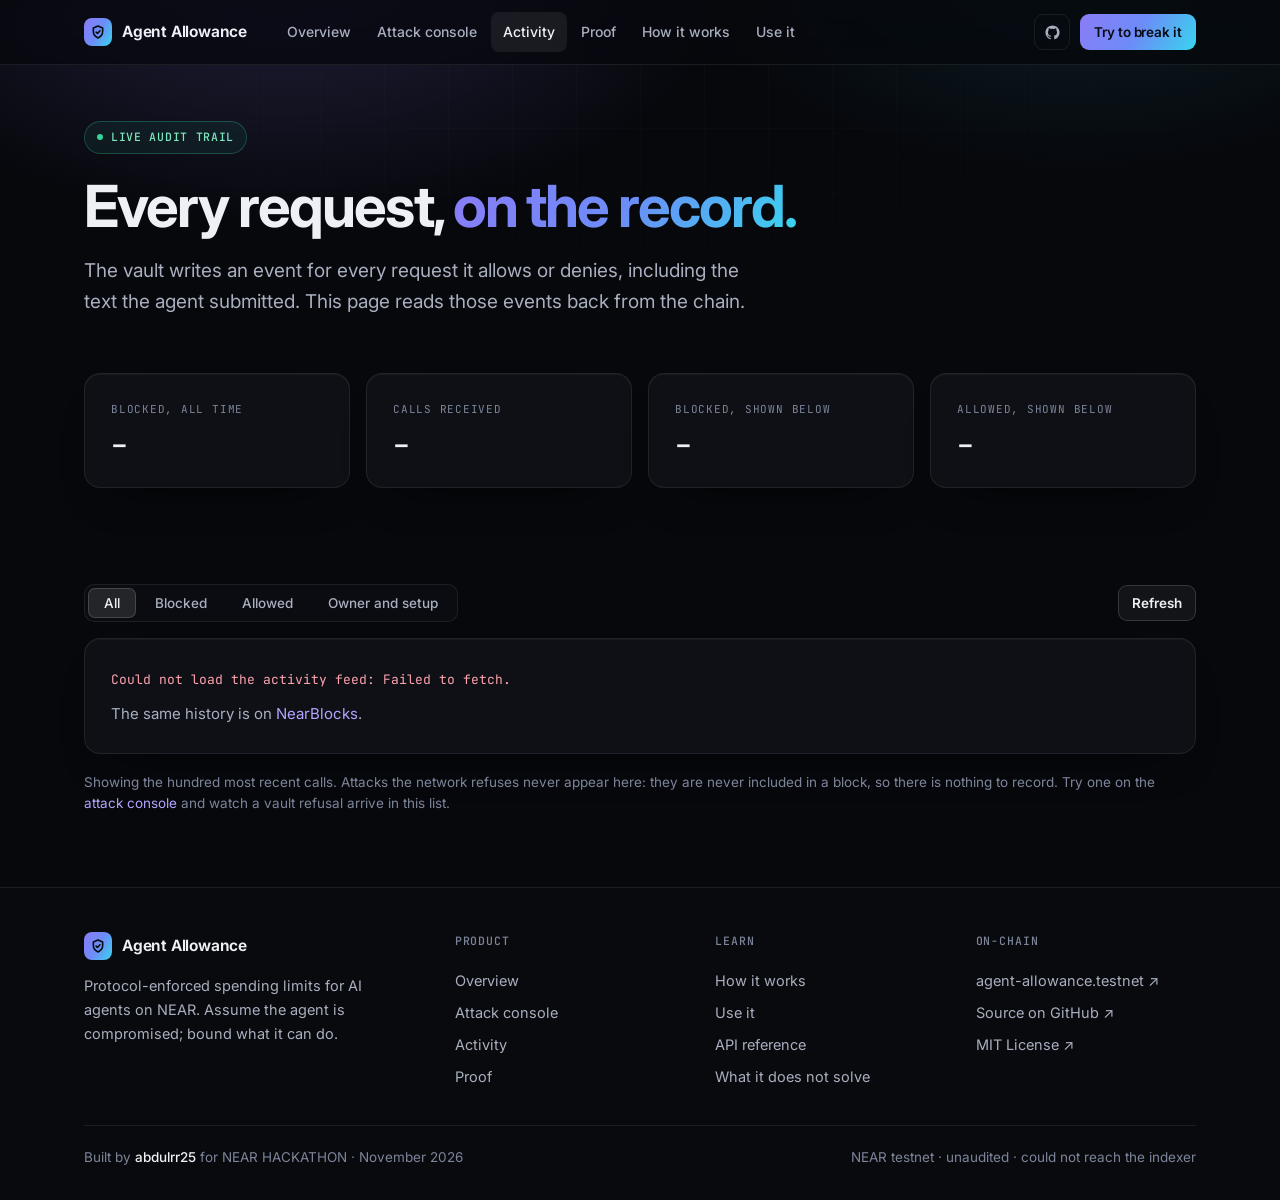
==== commit a1568003: "Put the layout on one spacing scale, and fix three defects it uncovered Section padding was 44px on " ====
--- a/web/activity.html
+++ b/web/activity.html
@@ -11,7 +11,7 @@
 <link rel="preconnect" href="https://fonts.googleapis.com">
 <link rel="preconnect" href="https://fonts.gstatic.com" crossorigin>
 <link rel="stylesheet" href="https://fonts.googleapis.com/css2?family=Inter:wght@400;500;600;700&amp;family=JetBrains+Mono:wght@400;500;700&amp;display=swap">
-<link rel="stylesheet" href="assets/app.css?v=9">
+<link rel="stylesheet" href="assets/app.css?v=11">
 </head><body>
 <header class="nav"><div class="nav-in">
   <a class="brand" href="index.html"><span class="mark"><svg viewBox="0 0 24 24" fill="none" stroke="currentColor" stroke-width="2.4" stroke-linecap="round" stroke-linejoin="round" aria-hidden="true"><path d="M12 3l7 3v5c0 4.5-3 8.2-7 10-4-1.8-7-5.5-7-10V6l7-3z"/><path d="M9.2 12.2l2 2 3.8-4"/></svg></span>Agent Allowance</a>
@@ -87,7 +87,7 @@
     <span>NEAR testnet · unaudited · <span id="updated">reading chain…</span></span>
   </div>
 </div></footer>
-<script src="assets/app.js?v=8"></script>
+<script src="assets/app.js?v=9"></script>
 <script>
 let rows = [], filter = "all";
 const feed = document.getElementById("feed");
--- a/web/assets/app.css
+++ b/web/assets/app.css
@@ -7,15 +7,21 @@
    reserved for verdicts. Amber marks the published key.
    =========================================================== */
 :root{
-  --bg:#07080c; --surface:#0e1016; --surface-2:#13161e; --inset:#0a0c11;
+  --bg:#07080c; --surface:#0e1016; --inset:#0a0c11;
   --line:rgba(255,255,255,.08); --line-2:rgba(255,255,255,.15);
   --text:#eef0f6; --dim:#a9afbf; --faint:#7d859a;
   --violet:#8b7cf6; --violet-2:#b0a5ff; --cyan:#38d5ee; --cyan-2:#86e6f6;
-  --allow:#34d399; --allow-2:#7ee8bf; --deny:#fb7185; --deny-2:#fda4af; --warn:#fbbf24;
-  --grad:linear-gradient(120deg,#8b7cf6 0%,#6c8cf7 50%,#38d5ee 100%);
+  --allow:#34d399; --allow-2:#7ee8bf; --deny-2:#fda4af; --warn:#fbbf24;
+  --grad:linear-gradient(120deg,var(--violet) 0%,#6c8cf7 50%,var(--cyan) 100%);
   --sans:"Inter",-apple-system,BlinkMacSystemFont,"Segoe UI",Roboto,"Helvetica Neue",sans-serif;
   --mono:"JetBrains Mono",ui-monospace,"SF Mono",SFMono-Regular,Menlo,Consolas,monospace;
   --r:16px; --rs:10px; --w:1160px;
+  /* Vertical rhythm. Every section uses the same padding, so the gap between
+     any two sections is exactly 2x --s-sec and never varies by page. */
+  --s-sec:48px;      /* section padding, top and bottom */
+  --s-head:36px;     /* a section heading block to the content under it */
+  --s-gap:16px;      /* between cards in a grid */
+  --s-card:26px;     /* inside a card */
   --card-shadow:inset 0 1px 0 rgba(255,255,255,.045),0 24px 48px -32px rgba(0,0,0,.9);
 }
 *,*::before,*::after{box-sizing:border-box}
@@ -91,9 +97,9 @@
   border:1px solid var(--line);padding:1px 6px;border-radius:6px;color:var(--violet-2)}
 
 /* ---------- sections ---------- */
-section{padding:44px 0}
-.section-lg{padding:72px 0}
-.head{max-width:720px;margin-bottom:36px}
+section{padding:var(--s-sec) 0}
+.section-lg{padding:var(--s-sec) 0}
+.head{max-width:720px;margin-bottom:var(--s-head)}
 .head h2+p{margin-top:14px}
 .head.center{margin-left:auto;margin-right:auto;text-align:center}
 .head.center .lede{margin-left:auto;margin-right:auto}
@@ -131,8 +137,8 @@
 .glass,.card{background:var(--surface);border:1px solid var(--line);border-radius:var(--r);
   box-shadow:var(--card-shadow);transition:border-color .2s}
 .glass:hover,.card:hover{border-color:var(--line-2)}
-.pad{padding:26px}
-.grid{display:grid;gap:16px}
+.pad{padding:var(--s-card)}
+.grid{display:grid;gap:var(--s-gap)}
 .g2{grid-template-columns:repeat(2,minmax(0,1fr))}
 .g3{grid-template-columns:repeat(3,minmax(0,1fr))}
 .g4{grid-template-columns:repeat(4,minmax(0,1fr))}
@@ -182,10 +188,12 @@
   box-shadow:0 0 0 3px rgba(139,124,246,.16)}
 .field{margin-bottom:16px}
 .two{display:grid;grid-template-columns:minmax(0,1fr) minmax(0,1fr);gap:14px}
-.seg{display:inline-flex;background:var(--inset);border:1px solid var(--line);
+.seg{display:inline-flex;max-width:100%;overflow-x:auto;scrollbar-width:none;
+  background:var(--inset);border:1px solid var(--line);
   border-radius:var(--rs);padding:3px;gap:3px;margin-bottom:18px}
+.seg::-webkit-scrollbar{display:none}
 .seg button{background:none;border:0;color:var(--dim);font-size:13.5px;font-weight:500;
-  padding:7px 16px;border-radius:7px;cursor:pointer;transition:.15s}
+  padding:7px 16px;border-radius:7px;cursor:pointer;transition:.15s;white-space:nowrap}
 .seg button:hover{color:var(--text)}
 .seg button.sel{background:rgba(255,255,255,.1);color:var(--text);
   box-shadow:inset 0 0 0 1px var(--line-2)}
@@ -366,7 +374,7 @@
 .toc a{padding:7px 12px;border-radius:8px;font-size:14px;color:var(--dim);
   border-left:2px solid transparent}
 .toc a:hover{color:var(--text);text-decoration:none;background:rgba(255,255,255,.04)}
-.doc section{padding:0 0 56px}
+.doc section{padding:0 0 var(--s-sec)}
 .doc h2{font-size:26px;margin-bottom:12px}
 .doc h3{margin:28px 0 10px}
 .doc p{color:var(--dim);font-size:15.5px;line-height:1.75;margin-bottom:14px;max-width:72ch}
@@ -396,15 +404,17 @@
 .eg b{color:var(--cyan-2);font-weight:600}
 
 /* ---------- call to action ---------- */
-.cta{text-align:center;padding:56px 28px;border-radius:20px;border:1px solid var(--line-2);
+.cta{text-align:center;padding:52px 28px;border-radius:20px;border:1px solid var(--line-2);
   background:
     radial-gradient(520px 220px at 50% 0%,rgba(139,124,246,.2),transparent 70%),var(--surface)}
 .cta p{margin:14px auto 0}
 .cta .btn-row{justify-content:center;margin-top:28px}
 
 /* ---------- footer ---------- */
-footer{margin-top:72px;border-top:1px solid var(--line);background:rgba(255,255,255,.012)}
-.foot{display:grid;grid-template-columns:1.5fr 1fr 1fr 1fr;gap:40px;padding:48px 0 36px}
+footer{margin-top:calc(var(--s-sec) / 2);border-top:1px solid var(--line);
+  background:rgba(255,255,255,.012)}
+.foot{display:grid;grid-template-columns:1.5fr 1fr 1fr 1fr;gap:40px;
+  padding:calc(var(--s-sec) - 4px) 0 32px}
 .foot .fh{font-family:var(--mono);font-size:11.5px;letter-spacing:.08em;text-transform:uppercase;
   color:var(--faint);font-weight:500;margin-bottom:14px}
 .foot a{display:block;color:var(--dim);font-size:14.5px;padding:4px 0}
@@ -436,8 +446,8 @@
 @media(max-width:720px){
   .shell{padding:0 18px}
   .nav-in{padding:0 18px;gap:12px}
-  section{padding:32px 0}.section-lg{padding:52px 0}
-  .hero{padding:48px 0 24px}.hero.tight{padding:36px 0 4px}
+  :root{--s-sec:32px;--s-head:26px;--s-gap:12px;--s-card:20px}
+  .hero{padding:44px 0 20px}.hero.tight{padding:32px 0 4px}
   .g2,.g3,#agents{grid-template-columns:minmax(0,1fr)}
   .two{grid-template-columns:minmax(0,1fr)}
   .pipe{grid-template-columns:minmax(0,1fr)}
@@ -449,8 +459,8 @@
   .item{grid-template-columns:minmax(0,1fr);gap:10px}
   .item .when{text-align:left}
   .item .when a{display:inline;margin-left:10px}
-  .pad{padding:20px}
-  .cta{padding:40px 20px}
+  .cta{padding:38px 20px}
+  .foot{gap:28px}
   .btn{height:44px}
   .nav-cta .btn{display:none}
 }
